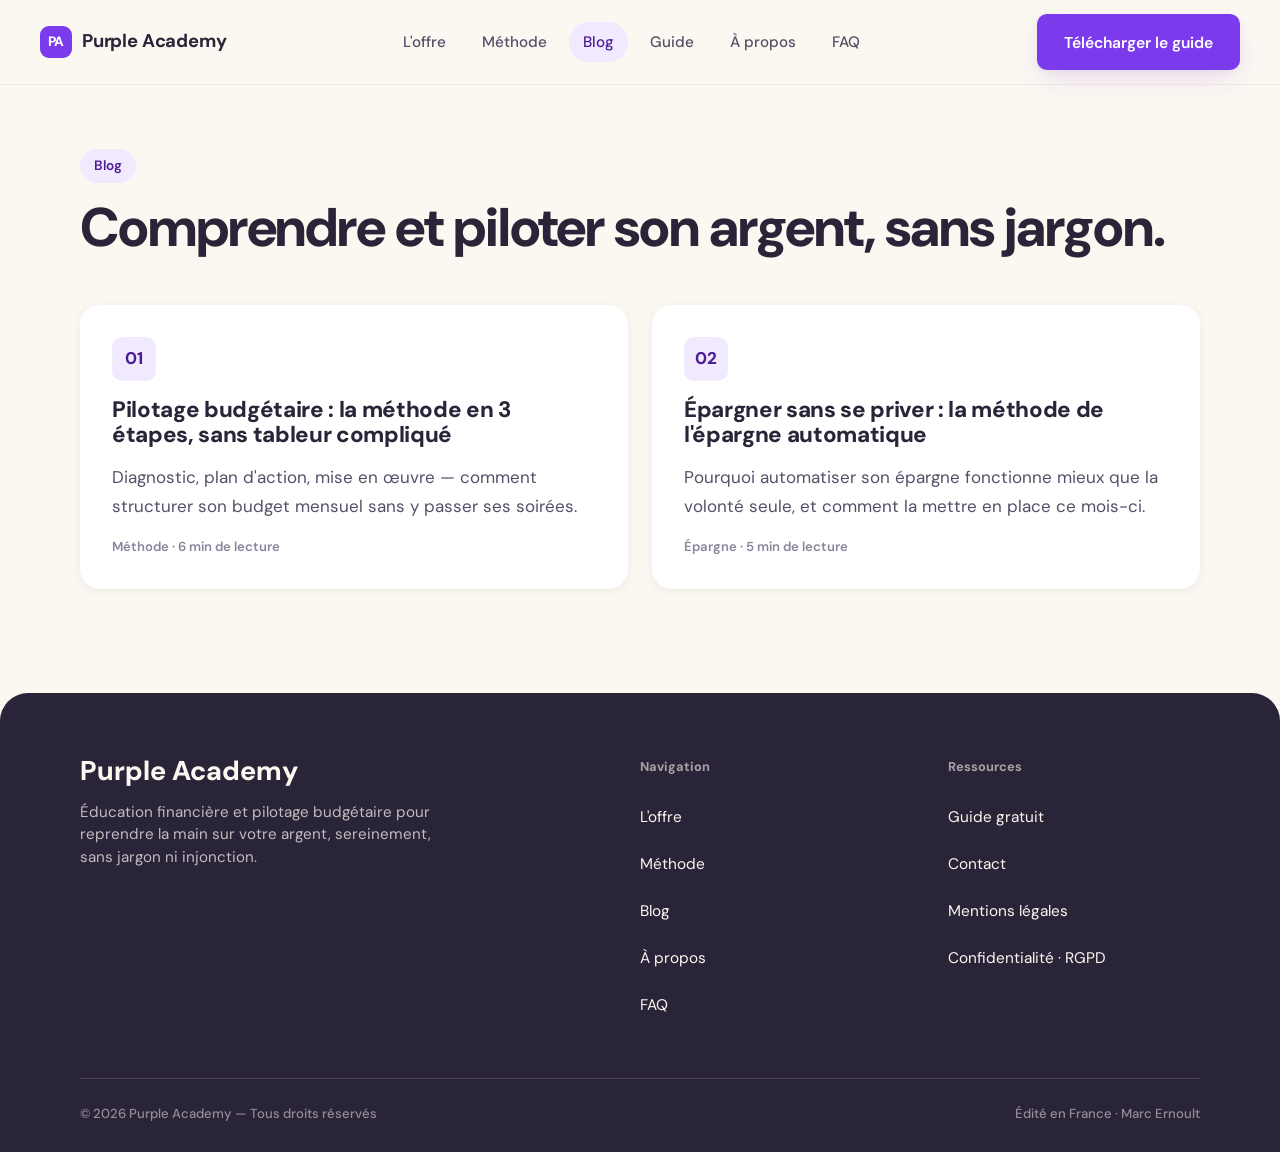
==== blog/index.html @ 172ac232 "Ajoute blog, pages légales, design system et assets Introduit le formulaire guide/contact connecté à" ====
<!DOCTYPE html>
<html lang="fr">
<head>
<meta charset="UTF-8">
<meta name="viewport" content="width=device-width, initial-scale=1.0">
<meta name="description" content="Articles d'éducation financière et de pilotage budgétaire — méthode, épargne, placements, sans jargon.">
<title>Blog — Purple Academy</title>
<link rel="preconnect" href="https://fonts.googleapis.com">
<link rel="preconnect" href="https://fonts.gstatic.com" crossorigin>
<link href="https://fonts.googleapis.com/css2?family=DM+Sans:opsz,wght@9..40,400;9..40,500;9..40,600;9..40,700;9..40,800&display=swap" rel="stylesheet">
<link rel="stylesheet" href="../assets/site.css">
<style>
  .articles { display: grid; grid-template-columns: repeat(2, 1fr); gap: 24px; }
  .article-card { display: flex; flex-direction: column; gap: 16px; background: var(--white); border-radius: var(--radius-lg); padding: 32px; box-shadow: var(--shadow-sm); border-bottom: none; color: inherit; transition: transform .18s ease-out, box-shadow .18s ease-out; }
  .article-card:hover { transform: translateY(-2px); box-shadow: var(--shadow-md); }
  .article-kicker { display: inline-flex; align-items: center; justify-content: center; width: 44px; height: 44px; border-radius: var(--radius-sm); background: var(--violet-soft); color: var(--violet-ink); font-weight: 800; }
  .article-card h2 { margin: 0; font-size: 1.4rem; }
  .article-card p { margin: 0; }
  .article-meta { font-size: .82rem; font-weight: 600; color: var(--muted); }
  @media (max-width: 820px) { .articles { grid-template-columns: 1fr; } }
</style>
</head>
<body>

<header class="masthead">
  <div class="masthead-inner">
    <a href="../index.html" class="brand">
      <span class="brand-mark">PA</span>
      <span>Purple Academy</span>
    </a>
    <nav class="nav-links">
      <a href="../index.html#offre">L'offre</a>
      <a href="../index.html#methode">Méthode</a>
      <a href="index.html" class="active">Blog</a>
      <a href="../index.html#guide">Guide</a>
      <a href="../index.html#a-propos">À propos</a>
      <a href="../index.html#faq">FAQ</a>
    </nav>
    <a class="btn solid" href="../index.html#guide">Télécharger le guide</a>
    <button class="nav-toggle" id="nav-toggle" type="button" aria-expanded="false" aria-controls="mobile-nav" aria-label="Ouvrir le menu">
      <span class="nav-toggle-bars"></span>
    </button>
  </div>
  <div class="mobile-nav" id="mobile-nav" hidden>
    <nav class="mobile-nav-inner" aria-label="Navigation mobile">
      <a href="../index.html#offre">L'offre</a>
      <a href="../index.html#methode">Méthode</a>
      <a href="index.html">Blog</a>
      <a href="../index.html#guide">Guide</a>
      <a href="../index.html#a-propos">À propos</a>
      <a href="../index.html#faq">FAQ</a>
      <a class="btn solid" href="../index.html#guide">Télécharger le guide</a>
    </nav>
  </div>
</header>

<section class="page-header">
  <div class="wrap">
    <span class="eyebrow">Blog</span>
    <h1>Comprendre et piloter son argent, sans jargon.</h1>
  </div>
</section>

<section>
  <div class="wrap">
    <div class="articles">
      <a class="article-card" href="pilotage-budgetaire-3-etapes.html">
        <span class="article-kicker">01</span>
        <h2>Pilotage budgétaire : la méthode en 3 étapes, sans tableur compliqué</h2>
        <p>Diagnostic, plan d'action, mise en œuvre — comment structurer son budget mensuel sans y passer ses soirées.</p>
        <span class="article-meta">Méthode · 6 min de lecture</span>
      </a>
      <a class="article-card" href="epargne-automatique-sans-privation.html">
        <span class="article-kicker">02</span>
        <h2>Épargner sans se priver : la méthode de l'épargne automatique</h2>
        <p>Pourquoi automatiser son épargne fonctionne mieux que la volonté seule, et comment la mettre en place ce mois-ci.</p>
        <span class="article-meta">Épargne · 5 min de lecture</span>
      </a>
    </div>
  </div>
</section>

<footer>
  <div class="wrap">
    <div class="colophon">
      <div>
        <div class="colophon-brand">Purple Academy</div>
        <p class="colophon-tag">Éducation financière et pilotage budgétaire pour reprendre la main sur votre argent, sereinement, sans jargon ni injonction.</p>
      </div>
      <div>
        <h4>Navigation</h4>
        <ul>
          <li><a href="../index.html#offre">L'offre</a></li>
          <li><a href="../index.html#methode">Méthode</a></li>
          <li><a href="index.html">Blog</a></li>
          <li><a href="../index.html#a-propos">À propos</a></li>
          <li><a href="../index.html#faq">FAQ</a></li>
        </ul>
      </div>
      <div>
        <h4>Ressources</h4>
        <ul>
          <li><a href="../index.html#guide">Guide gratuit</a></li>
          <li><a href="../index.html#contact">Contact</a></li>
          <li><a href="../mentions-legales.html">Mentions légales</a></li>
          <li><a href="../confidentialite.html">Confidentialité · RGPD</a></li>
        </ul>
      </div>
    </div>
    <div class="colo-bottom">
      <span>© 2026 Purple Academy — Tous droits réservés</span>
      <span>Édité en France · Marc Ernoult</span>
    </div>
  </div>
</footer>

<script>
  const navToggle = document.getElementById('nav-toggle');
  const mobileNav = document.getElementById('mobile-nav');
  const closeMobileNav = () => {
    mobileNav.hidden = true;
    mobileNav.classList.remove('open');
    navToggle.setAttribute('aria-expanded', 'false');
    navToggle.setAttribute('aria-label', 'Ouvrir le menu');
  };
  navToggle.addEventListener('click', () => {
    const isOpen = navToggle.getAttribute('aria-expanded') === 'true';
    if (isOpen) { closeMobileNav(); }
    else {
      mobileNav.hidden = false;
      mobileNav.classList.add('open');
      navToggle.setAttribute('aria-expanded', 'true');
      navToggle.setAttribute('aria-label', 'Fermer le menu');
    }
  });
  mobileNav.querySelectorAll('a').forEach(a => a.addEventListener('click', closeMobileNav));
  document.addEventListener('keydown', (e) => { if (e.key === 'Escape') closeMobileNav(); });
</script>

</body>
</html>
---- assets/site.css ----
/* Shared design system for secondary pages (legal, blog).
   Mirrors the tokens and core components defined inline in index.html. */

:root {
  --violet: #7C3AED;
  --violet-ink: #4C1D95;
  --violet-soft: #F1E9FE;
  --violet-soft-2: #E9DCFC;
  --cream: #FBF7F1;
  --cream-2: #F3ECE1;
  --white: #FFFFFF;
  --ink: #2A2438;
  --ink-2: #554F68;
  --muted: #8B849A;
  --error: #B91C1C;
  --radius-sm: 10px;
  --radius-md: 14px;
  --radius-lg: 20px;
  --radius-xl: 28px;
  --shadow-sm: 0 2px 8px rgba(42,36,56,.06);
  --shadow-md: 0 12px 28px -8px rgba(124,58,237,.18), 0 2px 8px rgba(42,36,56,.05);
  --shadow-lg: 0 24px 48px -16px rgba(124,58,237,.22), 0 4px 12px rgba(42,36,56,.06);
}

* { box-sizing: border-box; }
html { scroll-behavior: smooth; }
body {
  margin: 0;
  font-family: 'DM Sans', system-ui, sans-serif;
  font-size: 17px;
  line-height: 1.6;
  color: var(--ink);
  background: var(--cream);
  -webkit-font-smoothing: antialiased;
  -moz-osx-font-smoothing: grayscale;
  text-rendering: optimizeLegibility;
}

h1 { font-weight: 800; font-size: clamp(2.1rem, 5vw, 3.4rem); line-height: 1.06; letter-spacing: -0.02em; margin: 0; text-wrap: balance; }
h2 { font-weight: 800; font-size: clamp(1.5rem, 3vw, 2.1rem); line-height: 1.12; letter-spacing: -0.015em; margin: 40px 0 16px; }
h3 { font-weight: 700; font-size: 1.15rem; margin: 24px 0 8px; }
p { margin: 0 0 16px; color: var(--ink-2); line-height: 1.7; }
ul, ol { margin: 0 0 16px; padding-left: 22px; color: var(--ink-2); line-height: 1.7; }
li { margin-bottom: 6px; }
a { color: var(--violet-ink); text-decoration: none; border-bottom: 1.5px solid var(--violet-soft-2); }
a:hover { border-bottom-color: var(--violet); }

.wrap { width: 100%; max-width: 1200px; margin: 0 auto; padding: 0 40px; }
@media (max-width: 680px) { .wrap { padding: 0 20px; } }
.prose { max-width: 68ch; margin: 0 auto; }

.btn {
  display: inline-flex; align-items: center; gap: 10px;
  padding: 15px 26px; border: 1px solid var(--cream-2);
  border-radius: var(--radius-sm);
  background: var(--white); color: var(--ink);
  font-family: inherit; font-size: .98rem; font-weight: 600;
  cursor: pointer; box-shadow: var(--shadow-sm);
  transition: background-color .18s, color .18s, border-color .18s, transform .18s ease-out, box-shadow .18s ease-out;
  text-decoration: none; border-bottom: none;
}
.btn:hover { transform: translateY(-2px); box-shadow: var(--shadow-md); border-color: var(--violet-soft-2); }
.btn.solid { background: var(--violet); border-color: var(--violet); color: white; box-shadow: var(--shadow-md); }
.btn.solid:hover { background: var(--violet-ink); border-color: var(--violet-ink); color: white; }
.btn:focus-visible { outline: 2px solid var(--violet); outline-offset: 2px; }

/* Nav */
.masthead { position: sticky; top: 0; z-index: 50; background: rgba(251,247,241,.9); backdrop-filter: blur(10px); border-bottom: 1px solid var(--cream-2); }
.masthead-inner { display: grid; grid-template-columns: auto 1fr auto; align-items: center; gap: 32px; padding: 14px 40px; }
.brand { display: flex; align-items: center; gap: 10px; font-weight: 700; font-size: 1.15rem; letter-spacing: -0.01em; color: var(--ink); border-bottom: none; }
.brand-mark { display: inline-flex; align-items: center; justify-content: center; width: 32px; height: 32px; border-radius: 9px; background: var(--violet); color: var(--white); font-weight: 800; font-size: .85rem; }
.nav-links { display: flex; justify-content: center; gap: 8px; }
.nav-links a { font-size: .95rem; font-weight: 500; color: var(--ink-2); border-bottom: none; padding: 8px 14px; border-radius: 999px; transition: background-color .15s, color .15s; }
.nav-links a:hover, .nav-links a.active { color: var(--violet-ink); background: var(--violet-soft); }

.nav-toggle { display: none; width: 40px; height: 40px; padding: 0; border: 1px solid var(--cream-2); border-radius: var(--radius-sm); background: var(--white); cursor: pointer; position: relative; justify-self: end; box-shadow: var(--shadow-sm); }
.nav-toggle-bars { position: absolute; left: 11px; right: 11px; top: 19px; height: 1.5px; border-radius: 2px; background: var(--ink); }
.nav-toggle-bars::before, .nav-toggle-bars::after { content: ''; position: absolute; left: 0; right: 0; height: 1.5px; border-radius: 2px; background: var(--ink); }
.nav-toggle-bars::before { top: -7px; }
.nav-toggle-bars::after { top: 7px; }
.mobile-nav { display: none; background: var(--cream); border-bottom: 1px solid var(--cream-2); }
.mobile-nav[hidden] { display: none; }
.mobile-nav-inner { display: flex; flex-direction: column; padding: 8px 20px 24px; gap: 4px; }
.mobile-nav a { display: block; padding: 14px 16px; font-size: 1.05rem; font-weight: 500; color: var(--ink); border-radius: var(--radius-sm); border-bottom: none; }
.mobile-nav a:hover { background: var(--violet-soft); color: var(--violet-ink); }
.mobile-nav .btn.solid { margin-top: 16px; justify-content: center; }

@media (max-width: 900px) {
  .masthead-inner { grid-template-columns: auto auto; padding: 12px 20px; gap: 16px; }
  .nav-links { display: none; }
  .masthead-inner > a.btn.solid { display: none; }
  .nav-toggle { display: block; }
  .mobile-nav.open { display: block; }
}

/* Page header band */
.page-header { padding: 64px 0 48px; }
.page-header .eyebrow { display: inline-block; font-weight: 600; font-size: .85rem; color: var(--violet-ink); background: var(--violet-soft); padding: 6px 14px; border-radius: 999px; margin-bottom: 16px; border-bottom: none; }

section { padding: 0 0 80px; }

/* Footer */
footer { background: var(--ink); color: var(--cream); padding: 64px 0 28px; border-radius: var(--radius-xl) var(--radius-xl) 0 0; margin-top: 24px; }
.colophon { display: grid; grid-template-columns: 2fr 1fr 1fr; gap: 56px; margin-bottom: 48px; }
.colophon-brand { font-weight: 800; font-size: 1.7rem; line-height: 1; }
.colophon-tag { margin-top: 16px; font-size: .95rem; color: rgba(251,247,241,.72); max-width: 36ch; line-height: 1.5; }
footer h4 { font-size: .8rem; font-weight: 700; color: rgba(251,247,241,.6); margin: 0 0 18px; }
footer ul { list-style: none; margin: 0; padding: 0; }
footer ul li { padding: 6px 0; }
footer ul li a { color: var(--cream); font-size: .96rem; border-bottom: 1px solid transparent; }
footer ul li a:hover { border-bottom-color: var(--violet); }
.colo-bottom { display: flex; justify-content: space-between; align-items: baseline; gap: 20px; padding-top: 24px; border-top: 1px solid rgba(251,247,241,.15); font-weight: 500; font-size: .82rem; color: rgba(251,247,241,.5); flex-wrap: wrap; }
@media (max-width: 820px) { .colophon { grid-template-columns: 1fr; gap: 36px; } }

@media (prefers-reduced-motion: reduce) {
  * { animation-duration: 0.001ms !important; transition-duration: 0.001ms !important; }
}
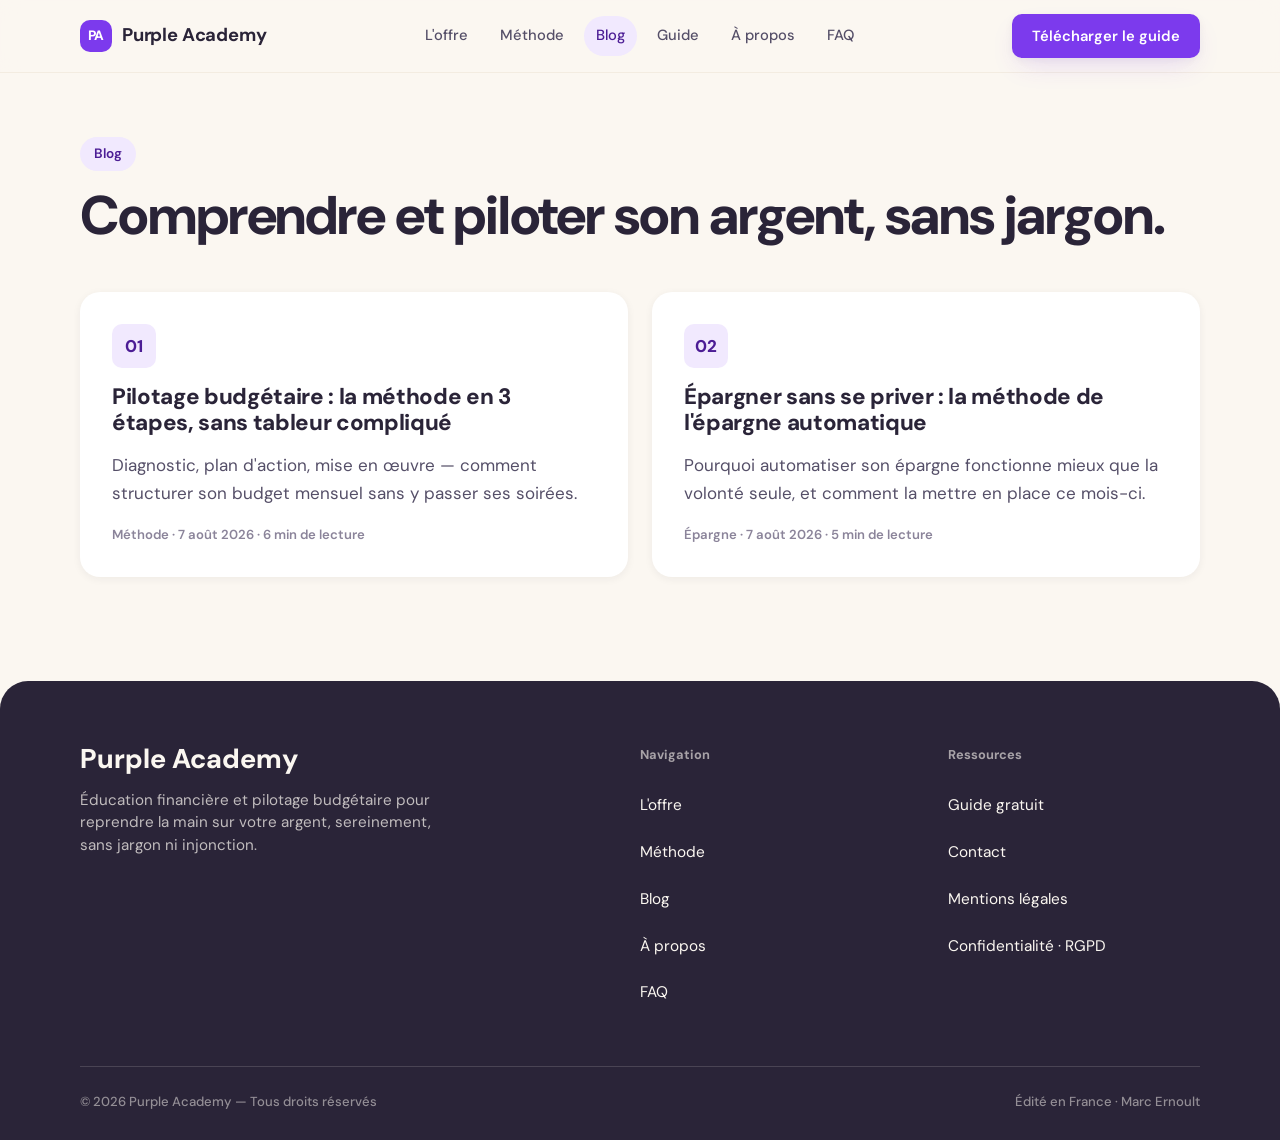
==== commit f5a1e805: "feat: version anglaise (bouton FR/EN), balises SEO et dates de publication du blog - Bouton FR/EN cô" ====
--- a/blog/index.html
+++ b/blog/index.html
@@ -5,6 +5,18 @@
 <meta name="viewport" content="width=device-width, initial-scale=1.0">
 <meta name="description" content="Articles d'éducation financière et de pilotage budgétaire — méthode, épargne, placements, sans jargon.">
 <title>Blog — Purple Academy</title>
+<link rel="canonical" href="https://academie.marc-ernoult.fr/blog/">
+<meta property="og:site_name" content="Purple Academy">
+<meta property="og:locale" content="fr_FR">
+<meta property="og:type" content="website">
+<meta property="og:title" content="Blog — Purple Academy">
+<meta property="og:description" content="Articles d&#x27;éducation financière et de pilotage budgétaire — méthode, épargne, placements, sans jargon.">
+<meta property="og:url" content="https://academie.marc-ernoult.fr/blog/">
+<meta property="og:image" content="https://academie.marc-ernoult.fr/assets/marc-portrait.jpg">
+<meta name="twitter:card" content="summary">
+<meta name="twitter:title" content="Blog — Purple Academy">
+<meta name="twitter:description" content="Articles d&#x27;éducation financière et de pilotage budgétaire — méthode, épargne, placements, sans jargon.">
+<meta name="twitter:image" content="https://academie.marc-ernoult.fr/assets/marc-portrait.jpg">
 <link rel="preconnect" href="https://fonts.googleapis.com">
 <link rel="preconnect" href="https://fonts.gstatic.com" crossorigin>
 <link href="https://fonts.googleapis.com/css2?family=DM+Sans:opsz,wght@9..40,400;9..40,500;9..40,600;9..40,700;9..40,800&display=swap" rel="stylesheet">
@@ -68,13 +80,13 @@
         <span class="article-kicker">01</span>
         <h2>Pilotage budgétaire : la méthode en 3 étapes, sans tableur compliqué</h2>
         <p>Diagnostic, plan d'action, mise en œuvre — comment structurer son budget mensuel sans y passer ses soirées.</p>
-        <span class="article-meta">Méthode · 6 min de lecture</span>
+        <span class="article-meta">Méthode · <time datetime="2026-08-07">7 août 2026</time> · 6 min de lecture</span>
       </a>
       <a class="article-card" href="epargne-automatique-sans-privation.html">
         <span class="article-kicker">02</span>
         <h2>Épargner sans se priver : la méthode de l'épargne automatique</h2>
         <p>Pourquoi automatiser son épargne fonctionne mieux que la volonté seule, et comment la mettre en place ce mois-ci.</p>
-        <span class="article-meta">Épargne · 5 min de lecture</span>
+        <span class="article-meta">Épargne · <time datetime="2026-08-07">7 août 2026</time> · 5 min de lecture</span>
       </a>
     </div>
   </div>
@@ -137,5 +149,10 @@
   document.addEventListener('keydown', (e) => { if (e.key === 'Escape') closeMobileNav(); });
 </script>
 
+<script>
+  window.va = window.va || function () { (window.vaq = window.vaq || []).push(arguments); };
+</script>
+<script defer src="/_vercel/insights/script.js"></script>
+
 </body>
 </html>
--- a/assets/site.css
+++ b/assets/site.css
@@ -64,17 +64,26 @@
 .btn.solid:hover { background: var(--violet-ink); border-color: var(--violet-ink); color: white; }
 .btn:focus-visible { outline: 2px solid var(--violet); outline-offset: 2px; }
 
+/* Language toggle */
+@media (min-width: 1100px) { .brand { white-space: nowrap; } }
+.masthead-actions { display: flex; align-items: center; gap: 12px; justify-self: end; }
+.lang-toggle { display: inline-flex; align-items: center; justify-content: center; gap: 4px; min-height: 44px; min-width: 44px; padding: 0 12px; border: 1px solid var(--cream-2); border-radius: var(--radius-sm); background: var(--white); box-shadow: var(--shadow-sm); font-family: inherit; font-size: .78rem; font-weight: 600; color: var(--ink-2); cursor: pointer; transition: border-color .15s ease; }
+.lang-toggle:hover { border-color: var(--violet-soft-2); }
+.lang-toggle:focus-visible { outline: 2px solid var(--violet); outline-offset: 2px; }
+.lang-toggle .on { color: var(--violet-ink); }
+
 /* Nav */
 .masthead { position: sticky; top: 0; z-index: 50; background: rgba(251,247,241,.9); backdrop-filter: blur(10px); border-bottom: 1px solid var(--cream-2); }
-.masthead-inner { display: grid; grid-template-columns: auto 1fr auto; align-items: center; gap: 32px; padding: 14px 40px; }
+.masthead-inner { display: grid; grid-template-columns: auto 1fr auto; align-items: center; gap: 32px; max-width: 1200px; margin: 0 auto; padding: 14px 40px; }
 .brand { display: flex; align-items: center; gap: 10px; font-weight: 700; font-size: 1.15rem; letter-spacing: -0.01em; color: var(--ink); border-bottom: none; }
-.brand-mark { display: inline-flex; align-items: center; justify-content: center; width: 32px; height: 32px; border-radius: 9px; background: var(--violet); color: var(--white); font-weight: 800; font-size: .85rem; }
+.brand-mark { display: inline-flex; align-items: center; justify-content: center; width: 32px; height: 32px; border-radius: 10px; background: var(--violet); color: var(--white); font-weight: 800; font-size: .85rem; }
 .nav-links { display: flex; justify-content: center; gap: 8px; }
-.nav-links a { font-size: .95rem; font-weight: 500; color: var(--ink-2); border-bottom: none; padding: 8px 14px; border-radius: 999px; transition: background-color .15s, color .15s; }
+.nav-links a { font-size: .92rem; font-weight: 500; color: var(--ink-2); border-bottom: none; padding: 8px 12px; border-radius: 999px; transition: background-color .15s, color .15s; }
+.masthead-inner .btn.solid { padding: 10px 20px; font-size: .92rem; border-width: 0; line-height: 20px; min-height: 44px; }
 .nav-links a:hover, .nav-links a.active { color: var(--violet-ink); background: var(--violet-soft); }
 
-.nav-toggle { display: none; width: 40px; height: 40px; padding: 0; border: 1px solid var(--cream-2); border-radius: var(--radius-sm); background: var(--white); cursor: pointer; position: relative; justify-self: end; box-shadow: var(--shadow-sm); }
-.nav-toggle-bars { position: absolute; left: 11px; right: 11px; top: 19px; height: 1.5px; border-radius: 2px; background: var(--ink); }
+.nav-toggle { display: none; width: 44px; height: 44px; padding: 0; border: 1px solid var(--cream-2); border-radius: var(--radius-sm); background: var(--white); cursor: pointer; position: relative; justify-self: end; box-shadow: var(--shadow-sm); }
+.nav-toggle-bars { position: absolute; left: 13px; right: 13px; top: 21px; height: 1.5px; border-radius: 2px; background: var(--ink); }
 .nav-toggle-bars::before, .nav-toggle-bars::after { content: ''; position: absolute; left: 0; right: 0; height: 1.5px; border-radius: 2px; background: var(--ink); }
 .nav-toggle-bars::before { top: -7px; }
 .nav-toggle-bars::after { top: 7px; }
@@ -86,9 +95,9 @@
 .mobile-nav .btn.solid { margin-top: 16px; justify-content: center; }
 
 @media (max-width: 900px) {
-  .masthead-inner { grid-template-columns: auto auto; padding: 12px 20px; gap: 16px; }
+  .masthead-inner { grid-template-columns: auto auto; padding: 10px 20px; gap: 16px; }
   .nav-links { display: none; }
-  .masthead-inner > a.btn.solid { display: none; }
+  .masthead-actions > a.btn.solid { display: none; }
   .nav-toggle { display: block; }
   .mobile-nav.open { display: block; }
 }
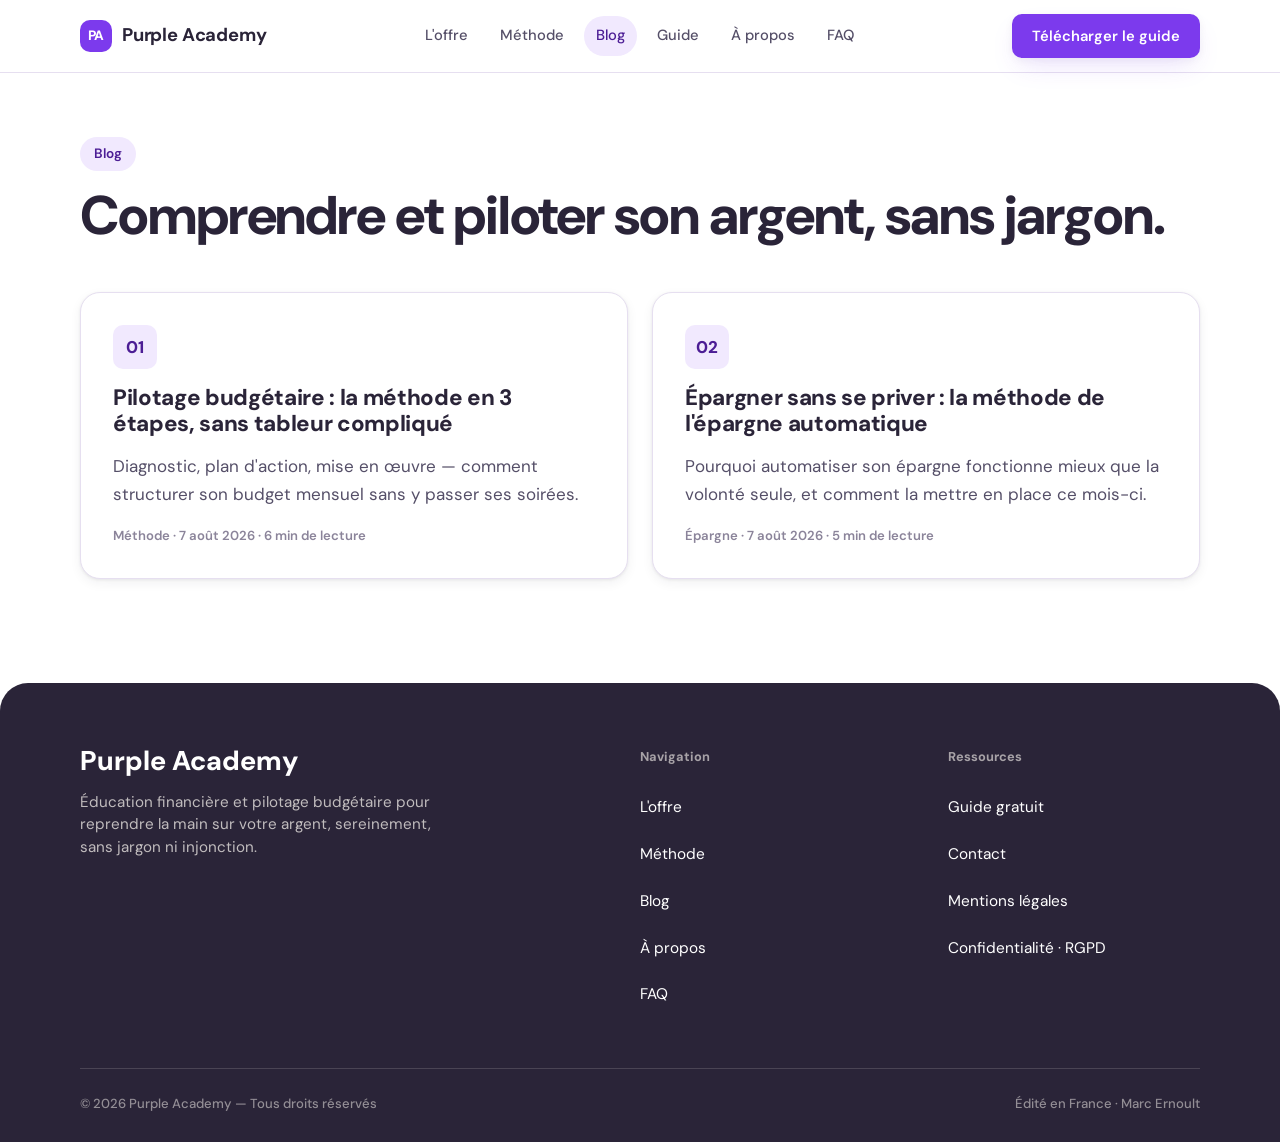
==== commit 3f3cf8a0: "Design: fond blanc, header blanc, bordures des cartes et ombres renforcées Co-Authored-By: Claude So" ====
--- a/blog/index.html
+++ b/blog/index.html
@@ -23,7 +23,7 @@
 <link rel="stylesheet" href="../assets/site.css">
 <style>
   .articles { display: grid; grid-template-columns: repeat(2, 1fr); gap: 24px; }
-  .article-card { display: flex; flex-direction: column; gap: 16px; background: var(--white); border-radius: var(--radius-lg); padding: 32px; box-shadow: var(--shadow-sm); border-bottom: none; color: inherit; transition: transform .18s ease-out, box-shadow .18s ease-out; }
+  .article-card { display: flex; flex-direction: column; gap: 16px; background: var(--white); border: 1px solid var(--cream-2); border-radius: var(--radius-lg); padding: 32px; box-shadow: var(--shadow-sm); color: inherit; transition: transform .18s ease-out, box-shadow .18s ease-out; }
   .article-card:hover { transform: translateY(-2px); box-shadow: var(--shadow-md); }
   .article-kicker { display: inline-flex; align-items: center; justify-content: center; width: 44px; height: 44px; border-radius: var(--radius-sm); background: var(--violet-soft); color: var(--violet-ink); font-weight: 800; }
   .article-card h2 { margin: 0; font-size: 1.4rem; }
--- a/assets/site.css
+++ b/assets/site.css
@@ -6,8 +6,8 @@
   --violet-ink: #4C1D95;
   --violet-soft: #F1E9FE;
   --violet-soft-2: #E9DCFC;
-  --cream: #FBF7F1;
-  --cream-2: #F3ECE1;
+  --cream: #FFFFFF;
+  --cream-2: #E6DFF0;
   --white: #FFFFFF;
   --ink: #2A2438;
   --ink-2: #554F68;
@@ -17,7 +17,7 @@
   --radius-md: 14px;
   --radius-lg: 20px;
   --radius-xl: 28px;
-  --shadow-sm: 0 2px 8px rgba(42,36,56,.06);
+  --shadow-sm: 0 1px 3px rgba(42,36,56,.08), 0 4px 12px rgba(42,36,56,.06);
   --shadow-md: 0 12px 28px -8px rgba(124,58,237,.18), 0 2px 8px rgba(42,36,56,.05);
   --shadow-lg: 0 24px 48px -16px rgba(124,58,237,.22), 0 4px 12px rgba(42,36,56,.06);
 }
@@ -73,7 +73,7 @@
 .lang-toggle .on { color: var(--violet-ink); }
 
 /* Nav */
-.masthead { position: sticky; top: 0; z-index: 50; background: rgba(251,247,241,.9); backdrop-filter: blur(10px); border-bottom: 1px solid var(--cream-2); }
+.masthead { position: sticky; top: 0; z-index: 50; background: rgba(255,255,255,.9); backdrop-filter: blur(10px); border-bottom: 1px solid var(--cream-2); }
 .masthead-inner { display: grid; grid-template-columns: auto 1fr auto; align-items: center; gap: 32px; max-width: 1200px; margin: 0 auto; padding: 14px 40px; }
 .brand { display: flex; align-items: center; gap: 10px; font-weight: 700; font-size: 1.15rem; letter-spacing: -0.01em; color: var(--ink); border-bottom: none; }
 .brand-mark { display: inline-flex; align-items: center; justify-content: center; width: 32px; height: 32px; border-radius: 10px; background: var(--violet); color: var(--white); font-weight: 800; font-size: .85rem; }
